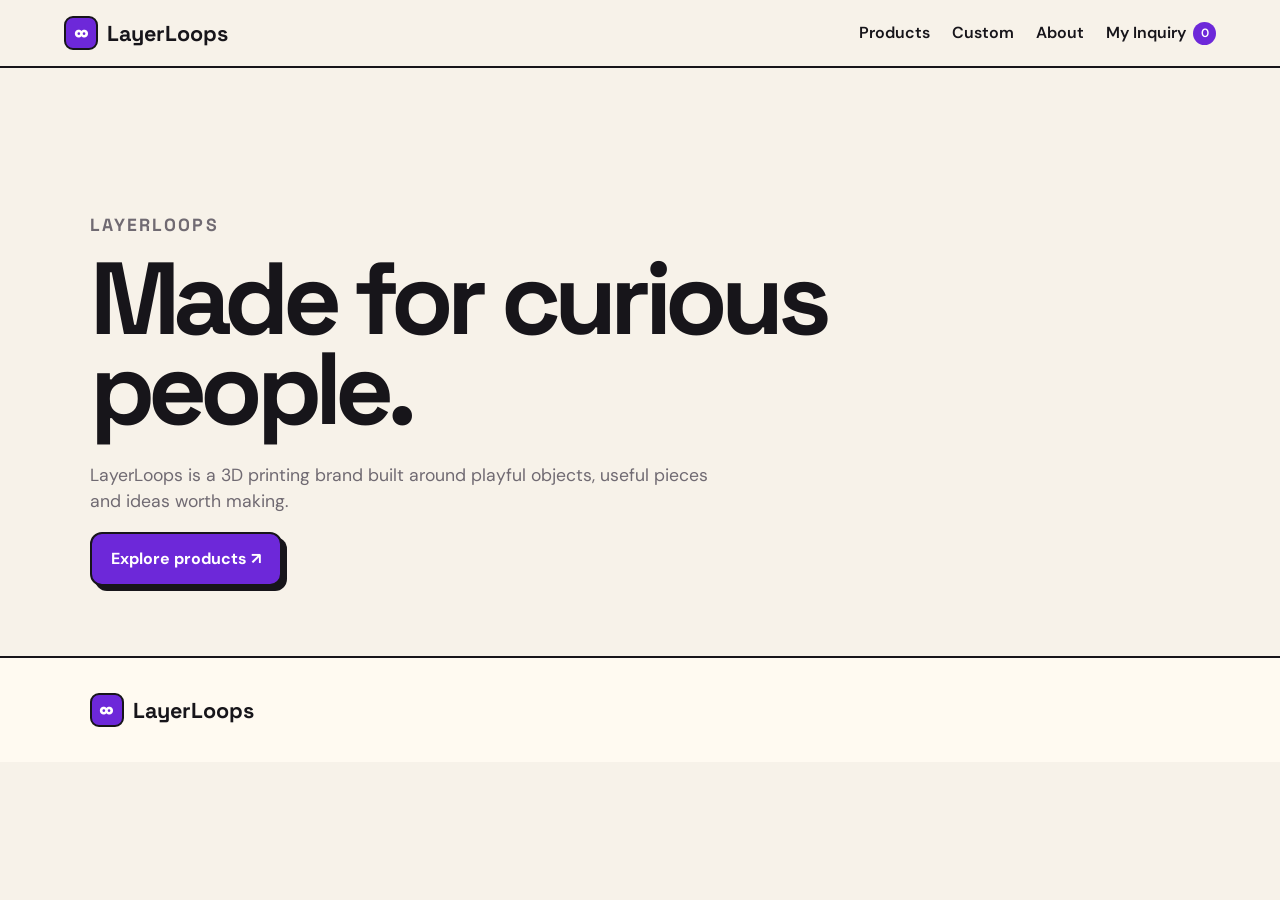
==== about.html @ 9d2d89e5 "Layerloops v1" ====
<!doctype html><html lang="en"><head><meta charset="UTF-8"><meta name="viewport" content="width=device-width,initial-scale=1"><title>About — LayerLoops</title><link rel="stylesheet" href="css/style.css"></head><body><header class="site-header"><a class="brand" href="index.html"><span class="brand-mark">∞</span><span>LayerLoops</span></a><nav class="nav"><a href="products.html">Products</a><a href="custom.html">Custom</a><a href="about.html">About</a><a class="inquiry-link" href="inquiry.html">My Inquiry <span id="inquiryCount">0</span></a></nav><button class="menu-btn" id="menuBtn">☰</button></header><main><section class="page-hero"><p class="eyebrow">LAYERLOOPS</p><h1>Made for curious people.</h1><p>LayerLoops is a 3D printing brand built around playful objects, useful pieces and ideas worth making.</p><a class="btn btn--primary" href="products.html">Explore products ↗</a></section></main><footer class="footer"><div class="brand"><span class="brand-mark">∞</span><span>LayerLoops</span></div></footer><script src="js/main.js"></script></body></html>
---- css/style.css ----
@import url('https://fonts.googleapis.com/css2?family=DM+Sans:wght@400;500;600;700&family=Space+Grotesk:wght@500;600;700&display=swap');
:root{--bg:#f7f2e9;--paper:#fffaf1;--ink:#17151a;--muted:#706a72;--purple:#6d28d9;--purple2:#4c1d95;--lav:#eee7ff;--line:#17151a;--shadow:7px 7px 0 #17151a;--radius:22px}
*{box-sizing:border-box}html{scroll-behavior:smooth}body{margin:0;background:var(--bg);color:var(--ink);font-family:"DM Sans",sans-serif;line-height:1.5}a{color:inherit;text-decoration:none}button,input,textarea{font:inherit}.site-header{position:sticky;top:0;z-index:20;display:flex;align-items:center;justify-content:space-between;padding:16px 5vw;background:rgba(247,242,233,.94);backdrop-filter:blur(12px);border-bottom:2px solid var(--line)}.brand{display:flex;align-items:center;gap:9px;font:700 1.35rem "Space Grotesk",sans-serif}.brand-mark{display:grid;place-items:center;width:34px;height:34px;border:2px solid var(--line);border-radius:9px;background:var(--purple);color:white;font-size:24px}.nav{display:flex;align-items:center;gap:22px;font-weight:600}.nav a{position:relative}.nav a.active:after,.nav a:hover:after{content:"";position:absolute;left:0;right:0;bottom:-7px;height:3px;background:var(--purple)}.inquiry-link{display:flex;gap:7px;align-items:center}.inquiry-link span{display:grid;place-items:center;min-width:23px;height:23px;padding:0 5px;border-radius:99px;background:var(--purple);color:white;font-size:.75rem}.menu-btn{display:none;background:none;border:0;font-size:1.6rem}.hero{min-height:calc(100vh - 68px);display:grid;grid-template-columns:1.05fr .95fr;align-items:center;padding:8vw 7vw;overflow:hidden}.eyebrow,.section-label{font:700 .75rem "Space Grotesk";letter-spacing:.12em}.hero h1,.page-hero h1{font:700 clamp(3.5rem,8vw,8.5rem)/.88 "Space Grotesk",sans-serif;letter-spacing:-.065em;margin:18px 0 28px}.hero h1 em,.page-hero h1 em{color:var(--purple);font-style:normal}.hero-text{max-width:550px;font-size:1.1rem;color:var(--muted)}.hero-actions{display:flex;flex-wrap:wrap;gap:12px;margin-top:28px}.btn{display:inline-flex;align-items:center;justify-content:center;gap:8px;border:2px solid var(--line);padding:13px 19px;border-radius:12px;font-weight:700;cursor:pointer;transition:transform .18s ease,box-shadow .18s ease}.btn--primary{background:var(--purple);color:#fff;box-shadow:5px 5px 0 var(--line)}.btn--ghost{background:transparent}.btn--dark{background:var(--ink);color:#fff}.btn:hover{transform:translate(-2px,-2px);box-shadow:7px 7px 0 var(--line)}.btn.is-added,.btn.is-added:hover{background:var(--purple);color:#fff;cursor:default;transform:none;box-shadow:5px 5px 0 var(--line)}.hero-art{height:470px;position:relative}.loop{position:absolute;border:3px solid var(--ink);background:var(--lav);display:grid;place-items:center;font-size:8rem;font-weight:700}.loop--one{width:330px;height:330px;border-radius:38% 62% 55% 45%;right:5%;top:12%;transform:rotate(12deg);color:var(--purple);box-shadow:var(--shadow)}.loop--two{width:160px;height:160px;border-radius:50%;left:8%;bottom:4%;background:#fff;transform:rotate(-14deg);font-size:5rem}.sticker{position:absolute;right:0;top:0;background:var(--purple);color:white;border:2px solid var(--line);padding:13px;font:700 1rem/1.05 "Space Grotesk";transform:rotate(8deg);box-shadow:5px 5px 0 var(--line)}.hero-dot{position:absolute;width:18px;height:18px;border:2px solid var(--ink);border-radius:50%;background:#fff}.dot-a{left:25%;top:18%}.dot-b{right:8%;bottom:25%}.marquee{display:flex;overflow:hidden;border-block:2px solid var(--line);background:var(--purple);color:#fff;font:700 1.1rem "Space Grotesk";white-space:nowrap}.marquee div{padding:13px 0;min-width:max-content;animation:marquee 22s linear infinite}@keyframes marquee{to{transform:translateX(-100%)}}.section{padding:90px 7vw}.intro-grid{display:grid;grid-template-columns:1.2fr .8fr;gap:8vw;margin-top:35px}.intro h2,.section-head h2,.custom-copy h2{font:700 clamp(2.4rem,5vw,5rem)/.95 "Space Grotesk";letter-spacing:-.05em;margin:0}.intro h2 span{color:var(--muted)}.intro p{font-size:1.15rem;color:var(--muted);max-width:520px}.section-head{display:flex;justify-content:space-between;align-items:end;margin-bottom:30px}.text-link{font-weight:700;text-decoration:underline;text-underline-offset:5px}.product-preview{display:grid;grid-template-columns:repeat(3,1fr);gap:20px}.product-card{background:var(--paper);border:2px solid var(--line);border-radius:var(--radius);overflow:hidden;box-shadow:6px 6px 0 var(--line);transition:transform .25s ease}.product-card:hover{transform:translateY(-6px)}.product-image{aspect-ratio:1/1;background:var(--lav);overflow:hidden}.product-image img{width:100%;height:100%;object-fit:cover;display:block}.product-info{padding:20px}.product-info h3{font:700 1.35rem "Space Grotesk";margin:8px 0}.product-info p{color:var(--muted);font-size:.93rem}.tag{display:inline-block;background:var(--lav);padding:4px 9px;border:1px solid var(--line);border-radius:99px;font-size:.72rem;font-weight:700}.product-info .btn{margin-top:8px}.custom-panel{margin:20px 7vw 90px;padding:60px;border:2px solid var(--line);border-radius:30px;background:var(--purple);color:#fff;display:grid;grid-template-columns:1fr .7fr;gap:40px;box-shadow:9px 9px 0 var(--line)}.custom-copy p{max-width:520px;color:#eee}.custom-copy .section-label{color:#fff}.custom-shape{display:grid;place-items:center;text-align:center;border:2px solid var(--ink);background:var(--bg);color:var(--ink);border-radius:50%;font:700 clamp(2rem,5vw,5rem)/.8 "Space Grotesk";transform:rotate(8deg);aspect-ratio:1}.page-hero{padding:10vw 7vw 70px;max-width:1100px}.page-hero p{max-width:650px;color:var(--muted);font-size:1.1rem}.toolbar{padding-top:20px;display:flex;gap:15px;flex-wrap:wrap;align-items:center}.toolbar input{flex:1;min-width:220px;padding:14px 16px;border:2px solid var(--line);border-radius:12px;background:var(--paper);outline:none}.filters{display:flex;gap:8px;flex-wrap:wrap}.filter{border:2px solid var(--line);background:transparent;border-radius:99px;padding:9px 13px;cursor:pointer;font-weight:600}.filter.active{background:var(--ink);color:#fff}.product-grid{display:grid;grid-template-columns:repeat(3,1fr);gap:22px}.empty{padding:45px;text-align:center;border:2px dashed var(--line);border-radius:20px;grid-column:1/-1}.inquiry-layout,.custom-form-section{display:grid;grid-template-columns:1fr .8fr;gap:60px}.inquiry-items{display:grid;gap:12px;margin-top:25px}.inquiry-item{display:flex;gap:15px;align-items:center;background:var(--paper);border:2px solid var(--line);border-radius:15px;padding:10px}.inquiry-item img{width:82px;height:82px;object-fit:cover;border-radius:10px}.inquiry-item>div{display:flex;justify-content:space-between;align-items:center;gap:15px;width:100%}.remove{border:0;background:none;text-decoration:underline;cursor:pointer;color:var(--muted)}.form-card{background:var(--paper);border:2px solid var(--line);border-radius:22px;padding:28px;box-shadow:7px 7px 0 var(--line);display:grid;gap:17px}.form-card label{font-weight:700;display:grid;gap:7px}.form-card label span{font-weight:400;color:var(--muted);font-size:.8rem}.form-card input,.form-card textarea{width:100%;border:2px solid var(--line);background:#fff;padding:13px;border-radius:10px;outline:none}.form-card input:focus,.form-card textarea:focus{box-shadow:3px 3px 0 var(--purple)}.form-note{color:var(--purple);font-weight:600}.custom-note span{display:inline-grid;place-items:center;width:45px;height:45px;border:2px solid var(--line);border-radius:50%;background:var(--purple);color:#fff;font-weight:700}.custom-note h2{font:700 clamp(2rem,4vw,4rem) "Space Grotesk";letter-spacing:-.04em}.custom-note p{color:var(--muted);max-width:500px}.footer{display:flex;justify-content:space-between;gap:20px;align-items:center;padding:35px 7vw;border-top:2px solid var(--line);background:var(--paper)}.footer p{color:var(--muted)}.footer-links{display:flex;gap:18px;font-weight:600}.loader{position:fixed;inset:0;z-index:100;background:var(--purple);color:#fff;display:grid;place-items:center;align-content:center;gap:12px;transition:opacity .45s,visibility .45s}.loader.is-hidden{opacity:0;visibility:hidden}.loader__track{width:min(300px,70vw);height:16px;border:2px solid #fff;border-radius:99px;padding:2px}.loader__track span{display:block;height:100%;width:0;background:#fff;border-radius:99px;animation:load 1s ease forwards}@keyframes load{to{width:100%}}.loader p{font:700 .8rem "Space Grotesk";letter-spacing:.1em}.reveal{opacity:0;transform:translateY(18px);transition:.7s ease}.reveal.is-visible{opacity:1;transform:none}
@media(max-width:800px){.nav{display:none;position:absolute;top:68px;left:0;right:0;padding:20px 7vw;background:var(--paper);border-bottom:2px solid var(--line);flex-direction:column;align-items:flex-start}.nav.is-open{display:flex}.menu-btn{display:block}.hero{grid-template-columns:1fr;padding-top:70px}.hero-art{height:320px;margin-top:30px}.loop--one{width:240px;height:240px}.loop--two{width:110px;height:110px;font-size:3rem}.intro-grid,.custom-panel,.inquiry-layout,.custom-form-section{grid-template-columns:1fr}.product-preview,.product-grid{grid-template-columns:1fr 1fr}.custom-panel{margin-inline:4vw;padding:35px}.section{padding:65px 7vw}.footer{flex-wrap:wrap}}
@media(max-width:540px){.hero h1,.page-hero h1{font-size:3.6rem}.hero{padding-inline:6vw}.product-preview,.product-grid{grid-template-columns:1fr}.section-head{align-items:flex-start;gap:15px;flex-direction:column}.custom-shape{max-width:280px}.footer{display:grid}.footer-links{flex-wrap:wrap}.hero-art{height:270px}.loop--one{right:2%;top:5%}}
@media(prefers-reduced-motion:reduce){*,*::before,*::after{scroll-behavior:auto!important;animation-duration:.01ms!important;transition-duration:.01ms!important}}

.form-card button:disabled{opacity:.65;cursor:wait;transform:none}
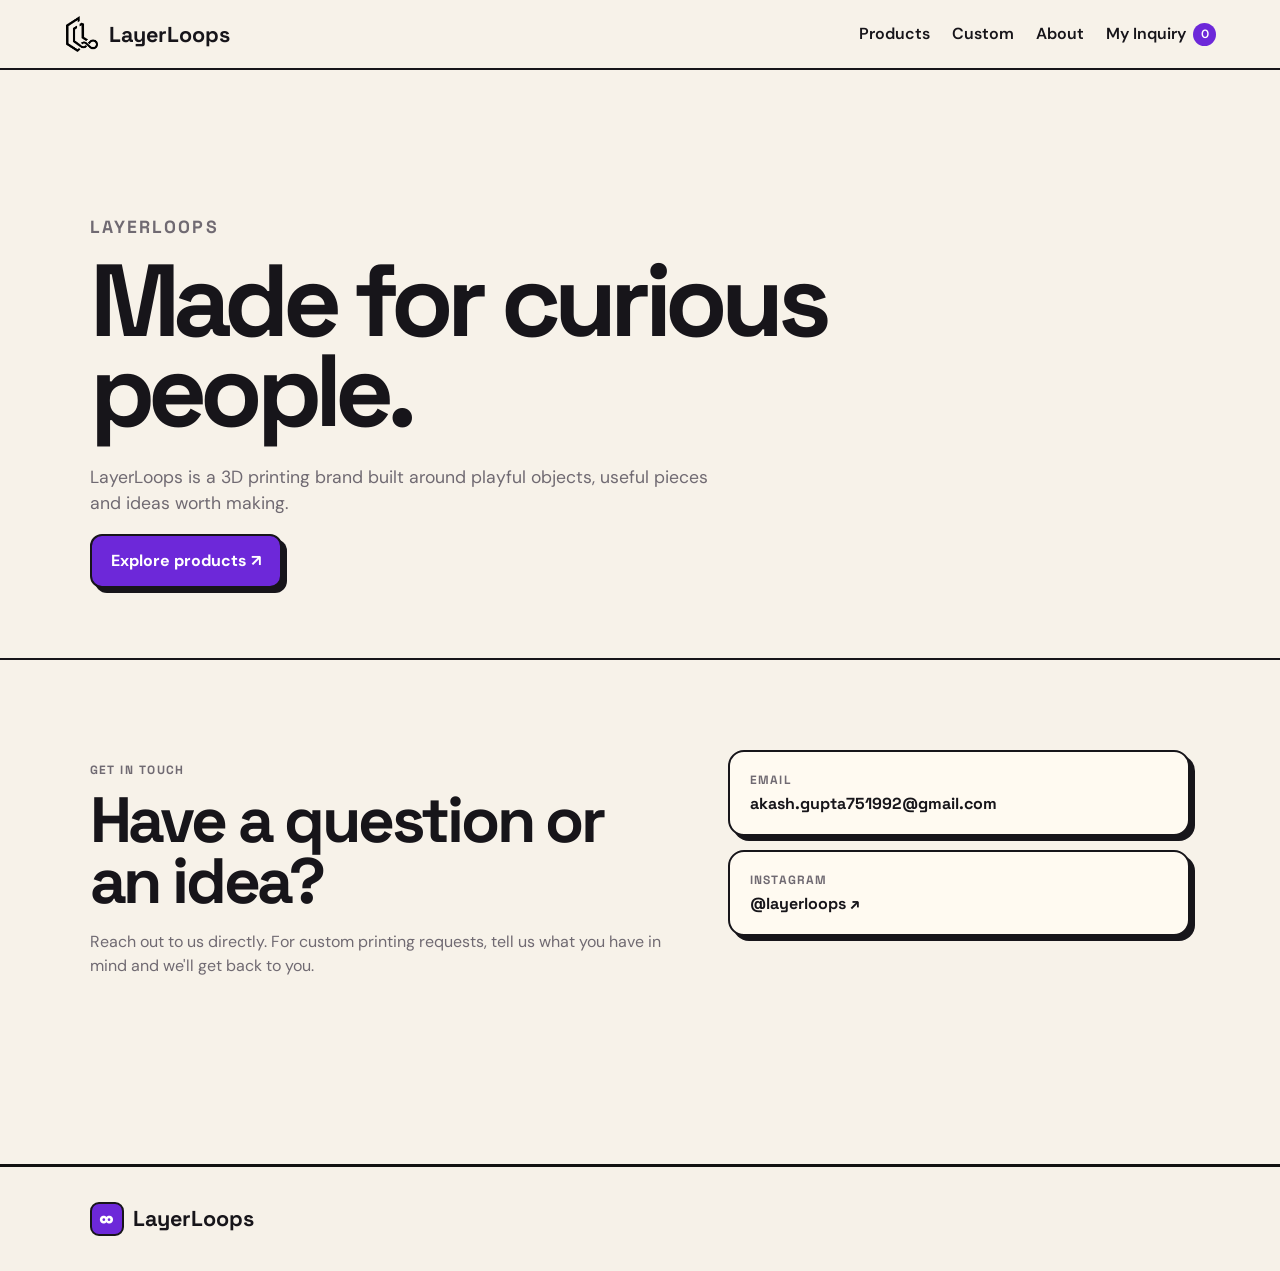
==== commit b84c5985: "CHANGES: Improved About & Inquiry section" ====
--- a/about.html
+++ b/about.html
@@ -1 +1,11 @@
-<!doctype html><html lang="en"><head><meta charset="UTF-8"><meta name="viewport" content="width=device-width,initial-scale=1"><title>About — LayerLoops</title><link rel="stylesheet" href="css/style.css"></head><body><header class="site-header"><a class="brand" href="index.html"><span class="brand-mark">∞</span><span>LayerLoops</span></a><nav class="nav"><a href="products.html">Products</a><a href="custom.html">Custom</a><a href="about.html">About</a><a class="inquiry-link" href="inquiry.html">My Inquiry <span id="inquiryCount">0</span></a></nav><button class="menu-btn" id="menuBtn">☰</button></header><main><section class="page-hero"><p class="eyebrow">LAYERLOOPS</p><h1>Made for curious people.</h1><p>LayerLoops is a 3D printing brand built around playful objects, useful pieces and ideas worth making.</p><a class="btn btn--primary" href="products.html">Explore products ↗</a></section></main><footer class="footer"><div class="brand"><span class="brand-mark">∞</span><span>LayerLoops</span></div></footer><script src="js/main.js"></script></body></html>+<!doctype html><html lang="en"><head><meta charset="UTF-8"><meta name="viewport" content="width=device-width,initial-scale=1"><title>About — LayerLoops</title><link rel="stylesheet" href="css/style.css"></head><body><header class="site-header"><a class="brand" href="index.html" aria-label="LayerLoops home">
+    <img
+        src="assets/logo/Logo-removebg-preview.png"
+        alt="LayerLoops"
+        class="brand-logo"
+    >
+    <span>LayerLoops</span>
+</a><nav class="nav"><a href="products.html">Products</a><a href="custom.html">Custom</a><a href="about.html">About</a><a class="inquiry-link" href="inquiry.html">My Inquiry <span id="inquiryCount">0</span></a></nav><button class="menu-btn" id="menuBtn">☰</button></header><main><section class="page-hero"><p class="eyebrow">LAYERLOOPS</p><h1>Made for curious people.</h1><p>LayerLoops is a 3D printing brand built around playful objects, useful pieces and ideas worth making.</p><a class="btn btn--primary" href="products.html">Explore products ↗</a></section><section class="section about-contact"><div><p class="eyebrow">GET IN TOUCH</p><h2>Have a question or an idea?</h2><p>Reach out to us directly. For custom printing requests, tell us what you have in mind and we'll get back to you.</p></div><div class="contact-links"><a class="contact-card" href="mailto:akash.gupta751992@gmail.com"><span>Email</span><strong>akash.gupta751992@gmail.com</strong></a><a class="contact-card" href="https://www.instagram.com/layerloops?utm_source=ig_web_button_share_sheet&stkn=ZDNlZDc0MzIxNw==" target="_blank" rel="noopener noreferrer"><span>Instagram</span><strong>@layerloops ↗</strong></a></div></section></main><footer class="footer"><div class="brand"><span class="brand-mark">∞</span><span>LayerLoops</span></div></footer><script src="js/main.js"></script><a class="floating-inquiry" id="floatingInquiry" href="inquiry.html" aria-label="View your inquiry">
+  <span>View Inquiry</span> <b id="floatingInquiryCount">0</b>
+</a>
+</body></html>
--- a/css/style.css
+++ b/css/style.css
@@ -6,3 +6,94 @@
 @media(prefers-reduced-motion:reduce){*,*::before,*::after{scroll-behavior:auto!important;animation-duration:.01ms!important;transition-duration:.01ms!important}}
 
 .form-card button:disabled{opacity:.65;cursor:wait;transform:none}
+.floating-inquiry{position:fixed;right:24px;bottom:24px;z-index:30;display:none;align-items:center;gap:9px;padding:13px 16px;border:2px solid var(--line);border-radius:14px;background:var(--purple);color:#fff;font-weight:800;box-shadow:6px 6px 0 var(--line);transition:transform .18s ease,box-shadow .18s ease}.floating-inquiry.is-visible{display:flex}.floating-inquiry:hover{transform:translate(-2px,-2px);box-shadow:8px 8px 0 var(--line)}.floating-inquiry b{display:grid;place-items:center;min-width:24px;height:24px;padding:0 6px;border-radius:99px;background:#fff;color:var(--purple);font-size:.78rem}.about-contact{display:grid;grid-template-columns:1fr .8fr;gap:60px;border-top:2px solid var(--line)}.about-contact h2{font:700 clamp(2.3rem,5vw,5rem)/.95 "Space Grotesk";letter-spacing:-.05em;margin:12px 0 18px}.about-contact p{max-width:600px;color:var(--muted)}.contact-links{display:grid;gap:14px;align-content:start}.contact-card{display:flex;flex-direction:column;gap:5px;padding:20px;background:var(--paper);border:2px solid var(--line);border-radius:16px;box-shadow:5px 5px 0 var(--line);transition:transform .18s ease}.contact-card:hover{transform:translate(-2px,-2px)}.contact-card span{font:700 .75rem "Space Grotesk";letter-spacing:.1em;text-transform:uppercase;color:var(--muted)}.contact-card strong{font:700 1rem "Space Grotesk";overflow-wrap:anywhere}.hero-actions .btn span{display:inline-grid;place-items:center;min-width:22px;height:22px;padding:0 5px;border-radius:99px;background:#fff;color:var(--purple);font-size:.75rem}@media(max-width:800px){.about-contact{grid-template-columns:1fr;gap:30px}.floating-inquiry{right:14px;bottom:14px}.hero-actions{margin-top:22px}}
+
+.footer{
+    background:#f6f1e8;
+    border-top:3px solid #111;
+    margin-top:80px;
+}
+
+.footer-container{
+    max-width:1400px;
+    margin:auto;
+    padding:60px 5%;
+    display:grid;
+    grid-template-columns:2fr 1fr 1fr 1.5fr;
+    gap:50px;
+}
+
+.footer-logo{
+    width:220px;
+    margin-bottom:20px;
+}
+
+.footer-text{
+    color:#bb3434;
+    line-height:1.7;
+    margin-bottom:25px;
+}
+
+.footer-column h4{
+    font-size:18px;
+    margin-bottom:20px;
+    color:#111;
+}
+
+.footer-column a,
+.footer-column p{
+    display:block;
+    margin-bottom:14px;
+    color:#908a8a;
+    text-decoration:none;
+    transition:0.3s;
+}
+
+.footer-column a:hover{
+    color:#7C3AED;
+    transform:translateX(5px);
+}
+
+.footer-btn{
+    display:inline-block;
+    background:#ffffff;
+    color:rgb(233, 228, 228) important;
+    padding:14px 24px;
+    border:3px solid #111;
+    border-radius:18px;
+    text-decoration:none;
+    box-shadow:6px 6px 0 #111;
+    transition:0.3s;
+}
+
+.footer-btn:hover{
+    transform:translate(-3px,-3px);
+    box-shadow:10px 10px 0 #111;
+}
+
+.footer-bottom{
+    border-top:2px solid #ddd;
+    text-align:center;
+    padding:25px;
+    color:#666;
+}
+
+.brand-logo {
+    width: 36px;
+    height: 36px;
+    object-fit: contain;
+    display: block;
+}
+
+@media (max-width:900px){
+
+    .footer-container{
+        grid-template-columns:1fr;
+        gap:40px;
+    }
+
+    .footer-logo{
+        width:180px;
+    }
+
+}
